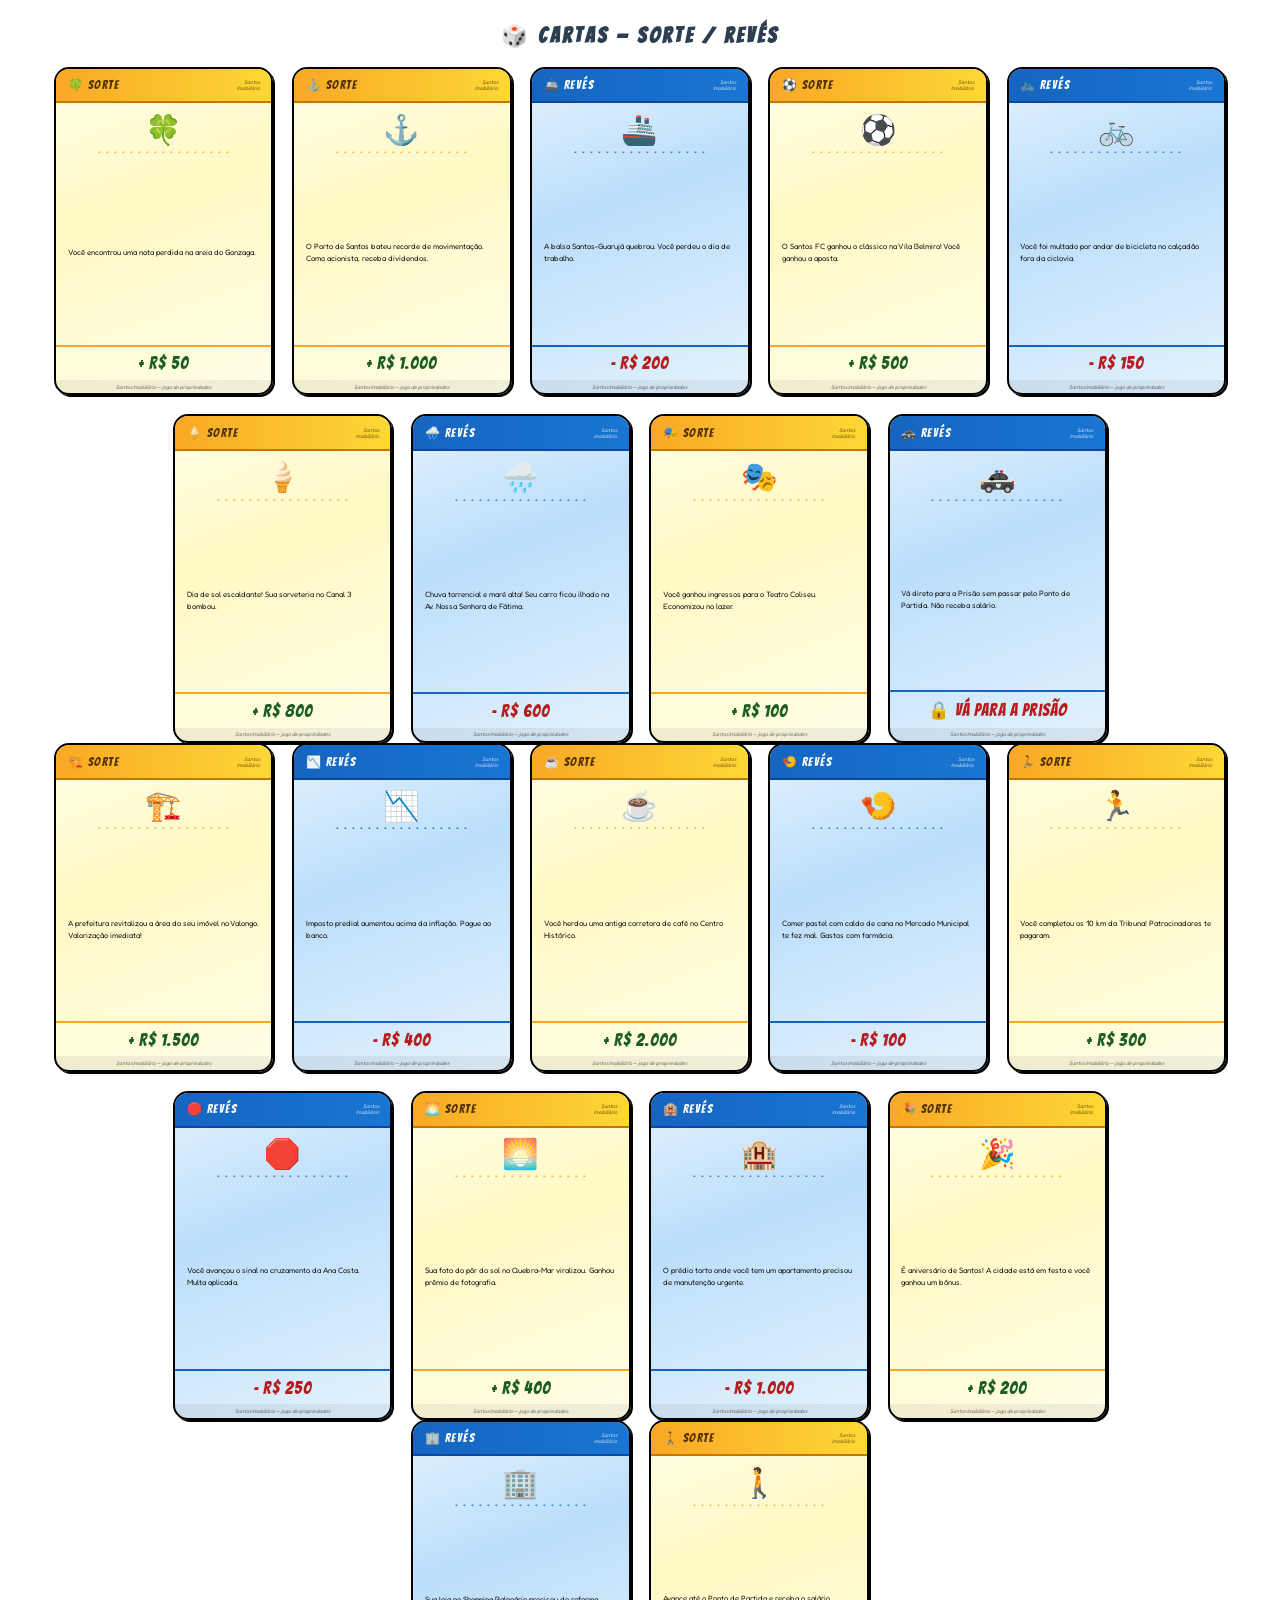
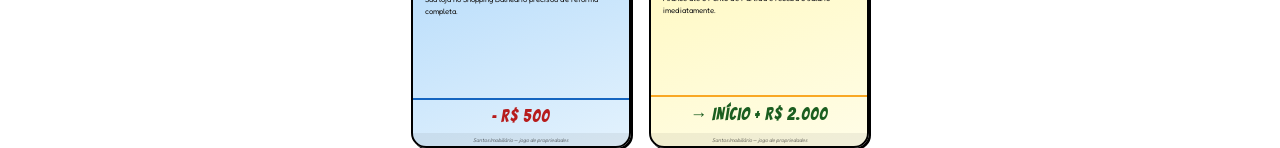
==== print-cards.html @ c11ea14f "versão para impressão" ====
<!DOCTYPE html>
<html lang="pt-BR">
<head>
<meta charset="UTF-8">
<title>Santos Imobiliário — Cartas Sorte / Revés</title>
<style>
@import url('https://fonts.googleapis.com/css2?family=Fredoka+One&family=Bangers&display=swap');

@page { size: A4 portrait; margin: 10mm; }

* { box-sizing: border-box; margin: 0; padding: 0; }

body {
  font-family: 'Fredoka One', 'Arial Rounded MT Bold', Arial, sans-serif;
  background: white;
}

/* ── Explicit page wrappers (most reliable cross-browser) ── */
.page-wrap {
  break-before: page;
  page-break-before: page;
  break-inside: avoid;
  page-break-inside: avoid;
}
.page-wrap:first-of-type {
  break-before: avoid;
  page-break-before: avoid;
}

h1.page-title {
  font-family: 'Bangers', 'Arial Black', sans-serif;
  font-size: 16pt;
  letter-spacing: 3px;
  text-align: center;
  padding: 6mm 0 5mm;
  color: #2c3e50;
  break-after: avoid;
  page-break-after: avoid;
}

/* Flex wrap is far more reliable than CSS Grid for print pagination */
.grid {
  display: flex;
  flex-wrap: wrap;
  gap: 5mm;
  justify-content: center;
  align-content: flex-start;
}

/* ── Card base ── */
.card {
  width: 58mm;
  height: 87mm;
  border-radius: 4mm;
  border: 2px solid #000;
  overflow: hidden;
  break-inside: avoid;
  display: flex;
  flex-direction: column;
  box-shadow: 2px 2px 0 #000;
}

/* ── Positive (SORTE) ── */
.card.pos {
  background: linear-gradient(160deg, #fffde7 0%, #fff9c4 40%, #fffde7 100%);
}
.card.pos .card-header {
  background: linear-gradient(90deg, #f9a825, #fdd835);
  color: #4e3200;
  border-bottom: 2px solid #c77700;
}
.card.pos .card-value {
  color: #1b5e20;
  border-top: 2px solid #f9a825;
}
.card.pos .card-deco { color: #f9a825; }

/* ── Negative (REVÉS) ── */
.card.neg {
  background: linear-gradient(160deg, #e3f2fd 0%, #bbdefb 40%, #e3f2fd 100%);
}
.card.neg .card-header {
  background: linear-gradient(90deg, #1565c0, #1976d2);
  color: white;
  border-bottom: 2px solid #0d47a1;
}
.card.neg .card-value {
  color: #b71c1c;
  border-top: 2px solid #1565c0;
}
.card.neg .card-deco { color: #1976d2; }

/* ── Layout sections ── */
.card-header {
  padding: 2.5mm 3mm;
  display: flex;
  align-items: center;
  justify-content: space-between;
  flex-shrink: 0;
}
.card-header-label {
  font-family: 'Bangers', sans-serif;
  font-size: 9pt;
  letter-spacing: 1.5px;
}
.card-header-brand {
  font-size: 4pt;
  opacity: 0.7;
  font-style: italic;
  text-align: right;
}

.card-icon {
  font-size: 22pt;
  text-align: center;
  padding: 3mm 0 1mm;
  line-height: 1;
  flex-shrink: 0;
}

.card-deco {
  text-align: center;
  font-family: 'Bangers', sans-serif;
  font-size: 7pt;
  letter-spacing: 2px;
  padding: 0 3mm 1mm;
  flex-shrink: 0;
}

.card-text {
  font-size: 5.8pt;
  line-height: 1.55;
  padding: 1.5mm 3mm;
  flex-grow: 1;
  display: flex;
  align-items: center;
  color: #1a1a1a;
}

.card-value {
  font-family: 'Bangers', sans-serif;
  font-size: 13pt;
  text-align: center;
  padding: 2mm 3mm;
  letter-spacing: 1px;
  flex-shrink: 0;
}

.card-footer-strip {
  background: rgba(0,0,0,0.06);
  text-align: center;
  font-size: 4pt;
  padding: 1mm;
  color: rgba(0,0,0,0.5);
  font-style: italic;
  flex-shrink: 0;
}
</style>
</head>
<body>

<div id="cards-container"></div>

<script>
const LUCK_CARDS = [
  { emoji:'🍀', title:'SORTE',  text:'Você encontrou uma nota perdida na areia do Gonzaga.',                                                 type:'money', value:50,   pos:true  },
  { emoji:'⚓', title:'SORTE',  text:'O Porto de Santos bateu recorde de movimentação. Como acionista, receba dividendos.',                  type:'money', value:1000, pos:true  },
  { emoji:'🚢', title:'REVÉS',  text:'A balsa Santos-Guarujá quebrou. Você perdeu o dia de trabalho.',                                       type:'money', value:200,  pos:false },
  { emoji:'⚽', title:'SORTE',  text:'O Santos FC ganhou o clássico na Vila Belmiro! Você ganhou a aposta.',                                  type:'money', value:500,  pos:true  },
  { emoji:'🚲', title:'REVÉS',  text:'Você foi multado por andar de bicicleta no calçadão fora da ciclovia.',                                 type:'money', value:150,  pos:false },
  { emoji:'🍦', title:'SORTE',  text:'Dia de sol escaldante! Sua sorveteria no Canal 3 bombou.',                                              type:'money', value:800,  pos:true  },
  { emoji:'🌧️',title:'REVÉS',  text:'Chuva torrencial e maré alta! Seu carro ficou ilhado na Av. Nossa Senhora de Fátima.',                  type:'money', value:600,  pos:false },
  { emoji:'🎭', title:'SORTE',  text:'Você ganhou ingressos para o Teatro Coliseu. Economizou no lazer.',                                     type:'money', value:100,  pos:true  },
  { emoji:'🚓', title:'REVÉS',  text:'Vá direto para a Prisão sem passar pelo Ponto de Partida. Não receba salário.',                         type:'jail',  value:null, pos:false },
  { emoji:'🏗️', title:'SORTE', text:'A prefeitura revitalizou a área do seu imóvel no Valongo. Valorização imediata!',                       type:'money', value:1500, pos:true  },
  { emoji:'📉', title:'REVÉS',  text:'Imposto predial aumentou acima da inflação. Pague ao banco.',                                           type:'money', value:400,  pos:false },
  { emoji:'☕', title:'SORTE',  text:'Você herdou uma antiga corretora de café no Centro Histórico.',                                         type:'money', value:2000, pos:true  },
  { emoji:'🍤', title:'REVÉS',  text:'Comer pastel com caldo de cana no Mercado Municipal te fez mal. Gastos com farmácia.',                  type:'money', value:100,  pos:false },
  { emoji:'🏃', title:'SORTE',  text:'Você completou os 10 km da Tribuna! Patrocinadores te pagaram.',                                        type:'money', value:300,  pos:true  },
  { emoji:'🛑', title:'REVÉS',  text:'Você avançou o sinal no cruzamento da Ana Costa. Multa aplicada.',                                     type:'money', value:250,  pos:false },
  { emoji:'🌅', title:'SORTE',  text:'Sua foto do pôr do sol no Quebra-Mar viralizou. Ganhou prêmio de fotografia.',                          type:'money', value:400,  pos:true  },
  { emoji:'🏨', title:'REVÉS',  text:'O prédio torto onde você tem um apartamento precisou de manutenção urgente.',                           type:'money', value:1000, pos:false },
  { emoji:'🎉', title:'SORTE',  text:'É aniversário de Santos! A cidade está em festa e você ganhou um bônus.',                               type:'money', value:200,  pos:true  },
  { emoji:'🏢', title:'REVÉS',  text:'Sua loja no Shopping Balneário precisou de reforma completa.',                                          type:'money', value:500,  pos:false },
  { emoji:'🚶', title:'SORTE',  text:'Avance até o Ponto de Partida e receba o salário imediatamente.',                                       type:'start', value:2000, pos:true  },
];

function fmt(n) {
  return 'R$\u00a0' + n.toLocaleString('pt-BR');
}

function valueLabel(card) {
  if (card.type === 'money') return (card.pos ? '+ ' : '− ') + fmt(card.value);
  if (card.type === 'jail')  return '🔒 Vá para a Prisão';
  if (card.type === 'start') return '→ Início + ' + fmt(card.value);
  return '';
}

const PER_PAGE = 9; // 3 cols × 3 rows
const container = document.getElementById('cards-container');

// Build all card elements first
const cardEls = LUCK_CARDS.map(card => {
  const div = document.createElement('div');
  div.className = 'card ' + (card.pos ? 'pos' : 'neg');
  div.innerHTML = `
    <div class="card-header">
      <div class="card-header-label">${card.emoji} ${card.title}</div>
      <div class="card-header-brand">Santos<br>Imobiliário</div>
    </div>
    <div class="card-icon">${card.emoji}</div>
    <div class="card-deco">· · · · · · · · · · · · · · · · ·</div>
    <div class="card-text">${card.text}</div>
    <div class="card-value">${valueLabel(card)}</div>
    <div class="card-footer-strip">Santos Imobiliário — jogo de propriedades</div>
  `;
  return div;
});

// Group into explicit pages — each page-wrap forces a clean page break
for (let i = 0; i < cardEls.length; i += PER_PAGE) {
  const wrap = document.createElement('div');
  wrap.className = 'page-wrap';

  // Title only on first page
  if (i === 0) {
    const h1 = document.createElement('h1');
    h1.className = 'page-title';
    h1.textContent = '🎲 Cartas — Sorte / Revés';
    wrap.appendChild(h1);
  }

  const grid = document.createElement('div');
  grid.className = 'grid';
  cardEls.slice(i, i + PER_PAGE).forEach(el => grid.appendChild(el));
  wrap.appendChild(grid);
  container.appendChild(wrap);
}
</script>
</body>
</html>
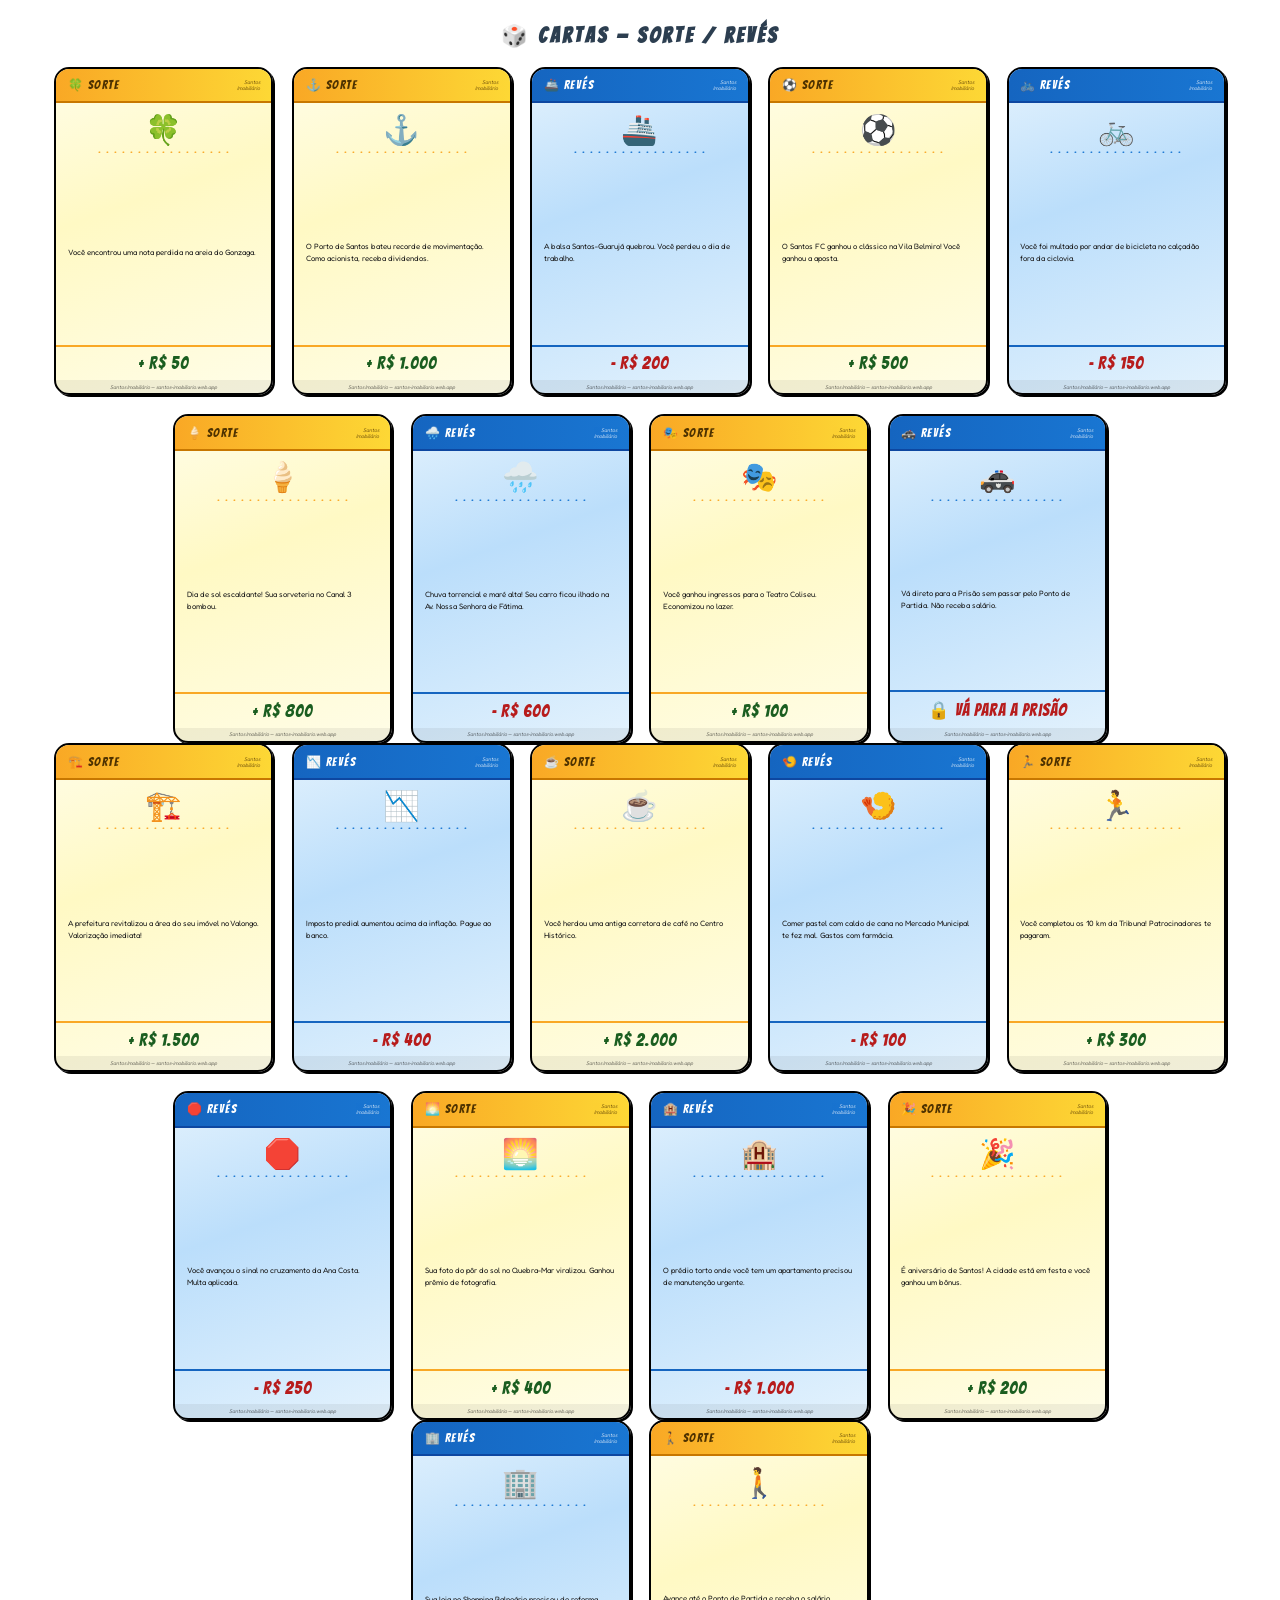
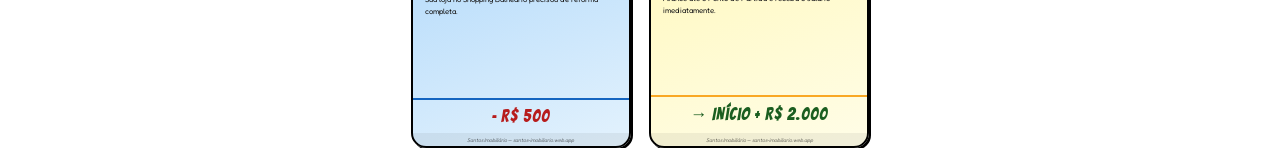
==== commit 7f048594: "firebase + footer + url na impressao do tabuleiro;" ====
--- a/print-cards.html
+++ b/print-cards.html
@@ -212,7 +212,7 @@
     <div class="card-deco">· · · · · · · · · · · · · · · · ·</div>
     <div class="card-text">${card.text}</div>
     <div class="card-value">${valueLabel(card)}</div>
-    <div class="card-footer-strip">Santos Imobiliário — jogo de propriedades</div>
+    <div class="card-footer-strip">Santos Imobiliário — santos-imobiliario.web.app</div>
   `;
   return div;
 });
